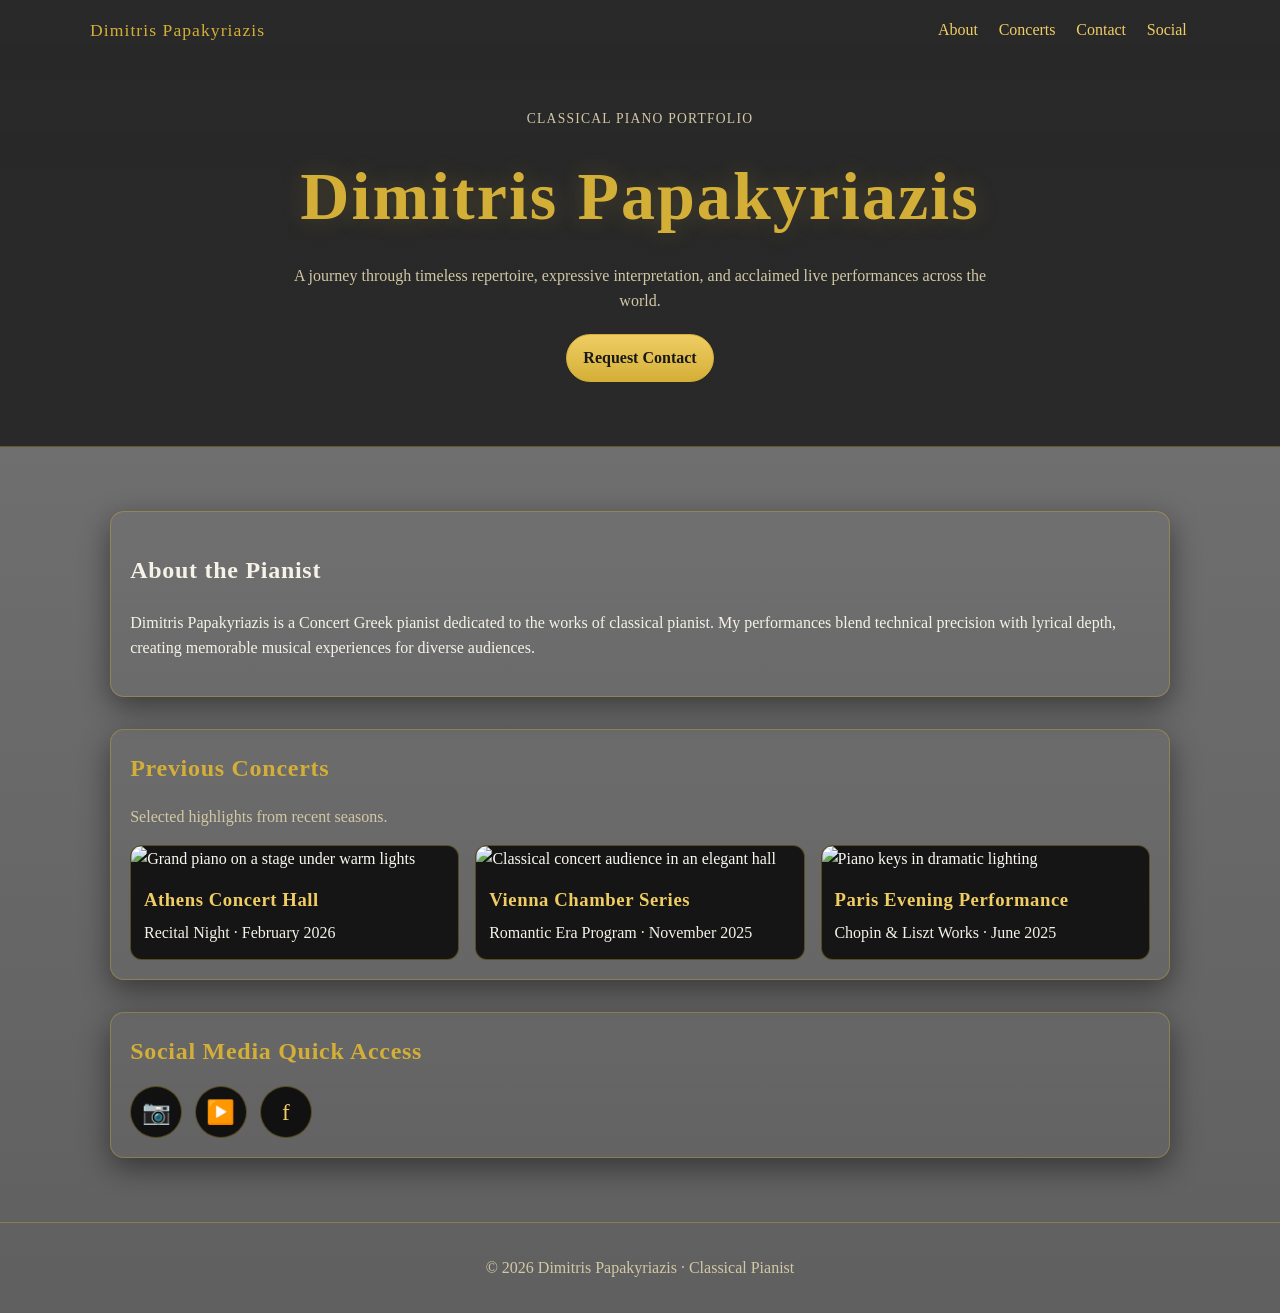
==== index.html @ 08457a4f "Add files via upload" ====
<!DOCTYPE html>
<html lang="en">
  <head>
    <meta charset="UTF-8" />
    <meta name="viewport" content="width=device-width, initial-scale=1.0" />
    <title>Dimitris Papakyriazis | Classical Pianist</title>
    <meta
      name="description"
      content="Official portfolio of classical pianist Dimitris Papakyriazis with concert highlights, contact requests, and social media quick access."
    />
    <link rel="preconnect" href="https://images.unsplash.com" />
    <link rel="stylesheet" href="styles.css" />
  </head>
  <body>
    <a class="skip-link" href="#main-content">Skip to main content</a>

    <header class="site-header" id="home">
      <nav class="top-nav" aria-label="Primary">
        <p class="brand">Dimitris Papakyriazis</p>
        <ul class="nav-links">
          <li><a href="#about">About</a></li>
          <li><a href="#concerts">Concerts</a></li>
          <li><a href="contact.html">Contact</a></li>
          <li><a href="#social">Social</a></li>
        </ul>
      </nav>

      <section class="hero" aria-labelledby="hero-title">
        <p class="hero-kicker">Classical Piano Portfolio</p>
        <h1 id="hero-title">Dimitris Papakyriazis</h1>
        <p class="hero-text">
          A journey through timeless repertoire, expressive interpretation, and acclaimed live performances across the world.
        </p>
        <a class="button" href="contact.html">Request Contact</a>
      </section>
    </header>

    <main id="main-content">
      <section id="about" class="section about" aria-labelledby="about-title">
        <h2 id="about-title">About the Pianist</h2>
        <p>
          Dimitris Papakyriazis is a Concert Greek pianist dedicated to the works of classical pianist. My performances blend technical precision with lyrical depth, creating memorable musical experiences for diverse audiences.
        </p>
      </section>

      <section id="concerts" class="section concerts" aria-labelledby="concerts-title">
        <div class="section-heading">
          <h2 id="concerts-title">Previous Concerts</h2>
          <p>Selected highlights from recent seasons.</p>
        </div>

        <div class="concert-grid">
          <article class="concert-card">
            <figure>
              <img
                src="https://images.unsplash.com/photo-1465847899084-d164df4dedc6?auto=format&fit=crop&w=1200&q=80"
                alt="Grand piano on a stage under warm lights"
                loading="lazy"
              />
              <figcaption>
                <h3>Athens Concert Hall</h3>
                <p>Recital Night · February 2026</p>
              </figcaption>
            </figure>
          </article>

          <article class="concert-card">
            <figure>
              <img
                src="https://images.unsplash.com/photo-1520523839897-bd0b52f945a0?auto=format&fit=crop&w=1200&q=80"
                alt="Classical concert audience in an elegant hall"
                loading="lazy"
              />
              <figcaption>
                <h3>Vienna Chamber Series</h3>
                <p>Romantic Era Program · November 2025</p>
              </figcaption>
            </figure>
          </article>

          <article class="concert-card">
            <figure>
              <img
                src="https://images.unsplash.com/photo-1507838153414-b4b713384a76?auto=format&fit=crop&w=1200&q=80"
                alt="Piano keys in dramatic lighting"
                loading="lazy"
              />
              <figcaption>
                <h3>Paris Evening Performance</h3>
                <p>Chopin & Liszt Works · June 2025</p>
              </figcaption>
            </figure>
          </article>
        </div>
      </section>

      <section id="social" class="section social" aria-labelledby="social-title">
        <div class="section-heading">
          <h2 id="social-title">Social Media Quick Access</h2>
        </div>

        <ul id="social-links" class="social-links" aria-label="Social media links"></ul>
        <p id="social-empty" class="muted">No social links yet.</p>
      </section>
    </main>

    <footer class="site-footer">
      <p>© <span id="year"></span> Dimitris Papakyriazis · Classical Pianist</p>
    </footer>

    <script src="script.js"></script>
  </body>
</html>
---- styles.css ----
:root {
  --bg: #080808;
  --bg-soft: #111111;
  --surface: #151515;
  --surface-alt: #1e1e1e;
  --text: #f5f2e8;
  --muted: #d2c8a5;
  --gold: #d4af37;
  --gold-soft: rgba(212, 175, 55, 0.18);
  --gold-strong: #f0cd63;
  --border: rgba(212, 175, 55, 0.35);
  --radius: 14px;
  --shadow: 0 10px 30px rgba(0, 0, 0, 0.45);
}

* {
  box-sizing: border-box;
}

html,
body {
  margin: 0;
  padding: 0;
}

body {
  font-family: "Times New Roman", Georgia, serif;
  color: var(--text);
  background:
    linear-gradient(rgba(6, 6, 6, 0.55), rgba(10, 10, 10, 0.65)),
    url('https://images.unsplash.com/photo-1520523839897-bd0b52f945a0?auto=format&fit=crop&w=2000&q=80') center / cover no-repeat fixed;
  line-height: 1.6;
}

.skip-link {
  position: absolute;
  left: 1rem;
  top: -3rem;
  z-index: 999;
  background: var(--gold);
  color: #000;
  padding: 0.6rem 0.9rem;
  border-radius: 8px;
}

.skip-link:focus {
  top: 1rem;
}

a {
  color: var(--gold-strong);
}

a:focus,
button:focus,
input:focus,
textarea:focus {
  outline: 2px solid var(--gold-strong);
  outline-offset: 2px;
}

.site-header {
  border-bottom: 1px solid var(--border);
  background: linear-gradient(180deg, rgba(10, 10, 10, 0.72), rgba(17, 17, 17, 0.74));
  padding: 1rem 1.25rem 4rem;
}

.top-nav {
  max-width: 1100px;
  margin: 0 auto;
  display: flex;
  align-items: center;
  justify-content: space-between;
  gap: 1rem;
}

.brand {
  margin: 0;
  color: var(--gold);
  font-size: 1.1rem;
  letter-spacing: 0.06em;
}

.nav-links {
  list-style: none;
  display: flex;
  gap: 0.9rem;
  margin: 0;
  padding: 0;
}

.nav-links a {
  text-decoration: none;
  padding: 0.25rem 0.2rem;
}

.hero {
  max-width: 1100px;
  margin: 4rem auto 0;
  text-align: center;
}

.hero-kicker {
  margin: 0;
  color: var(--muted);
  letter-spacing: 0.09em;
  text-transform: uppercase;
  font-size: 0.85rem;
}

h1,
h2,
h3 {
  font-weight: 600;
  letter-spacing: 0.03em;
}

h1 {
  margin: 0.75rem 0;
  font-size: clamp(2rem, 7vw, 4.25rem);
  color: var(--gold);
  text-shadow: 0 0 24px rgba(212, 175, 55, 0.2);
}

.hero-text {
  max-width: 700px;
  margin: 0 auto 1.25rem;
  color: var(--muted);
}

.button {
  border: 1px solid var(--gold);
  background: linear-gradient(180deg, var(--gold-strong), var(--gold));
  color: #191919;
  padding: 0.65rem 1rem;
  border-radius: 999px;
  cursor: pointer;
  font-weight: 600;
  text-decoration: none;
  display: inline-block;
}

main {
  max-width: 1100px;
  margin: 0 auto;
  padding: 2rem 1.25rem 4rem;
}

.section {
  margin-top: 2rem;
  padding: 1.2rem;
  border: 1px solid var(--border);
  border-radius: var(--radius);
  background: linear-gradient(180deg, rgba(255, 255, 255, 0.015), rgba(255, 255, 255, 0.01));
  box-shadow: var(--shadow);
}

.section-heading h2 {
  margin: 0;
  color: var(--gold);
}

.section-heading p,
.muted,
.status {
  color: var(--muted);
}

.concert-grid {
  margin-top: 1rem;
  display: grid;
  grid-template-columns: repeat(3, minmax(0, 1fr));
  gap: 1rem;
}

.concert-card {
  border: 1px solid var(--border);
  border-radius: 12px;
  overflow: hidden;
  background: var(--surface);
}

.concert-card figure {
  margin: 0;
}

.concert-card img {
  width: 100%;
  height: 210px;
  object-fit: cover;
  filter: saturate(0.8) contrast(1.05);
}

.concert-card figcaption {
  padding: 0.8rem;
}

.concert-card h3 {
  margin: 0;
  color: var(--gold-strong);
}

.concert-card p {
  margin: 0.35rem 0 0;
}

.card {
  border: 1px solid var(--border);
  border-radius: 12px;
  padding: 1rem;
  background: var(--surface-alt);
}

.field-row {
  display: grid;
  grid-template-columns: 1fr 1fr;
  gap: 0.85rem;
}

.field {
  display: grid;
  gap: 0.4rem;
  margin-bottom: 0.75rem;
}

label {
  color: var(--gold-strong);
}

input,
textarea {
  background: #0e0e0e;
  color: var(--text);
  border: 1px solid var(--border);
  border-radius: 9px;
  padding: 0.6rem 0.7rem;
}

.social-links {
  list-style: none;
  padding: 0;
  margin: 1rem 0 0;
  display: flex;
  flex-wrap: wrap;
  gap: 0.8rem;
}

.social-item {
  margin: 0;
}

.social-icon-link {
  display: inline-flex;
  align-items: center;
  justify-content: center;
  width: 52px;
  height: 52px;
  font-size: 1.45rem;
  text-decoration: none;
  border: 1px solid var(--border);
  border-radius: 50%;
  background: var(--bg-soft);
  transition: transform 0.2s ease, border-color 0.2s ease;
}

.social-icon-link:hover {
  transform: translateY(-2px);
  border-color: var(--gold-strong);
}

.social-icon-link:focus-visible {
  outline: 2px solid var(--gold-strong);
  outline-offset: 2px;
}

.social .muted {
  margin-top: 0.9rem;
}

.site-footer {
  border-top: 1px solid var(--border);
  padding: 1rem;
  text-align: center;
  color: var(--muted);
}

@media (max-width: 900px) {
  .concert-grid {
    grid-template-columns: 1fr 1fr;
  }
}

@media (max-width: 700px) {
  .top-nav {
    flex-direction: column;
    align-items: flex-start;
  }

  .nav-links {
    flex-wrap: wrap;
  }

  .field-row,
  .concert-grid {
    grid-template-columns: 1fr;
  }
}
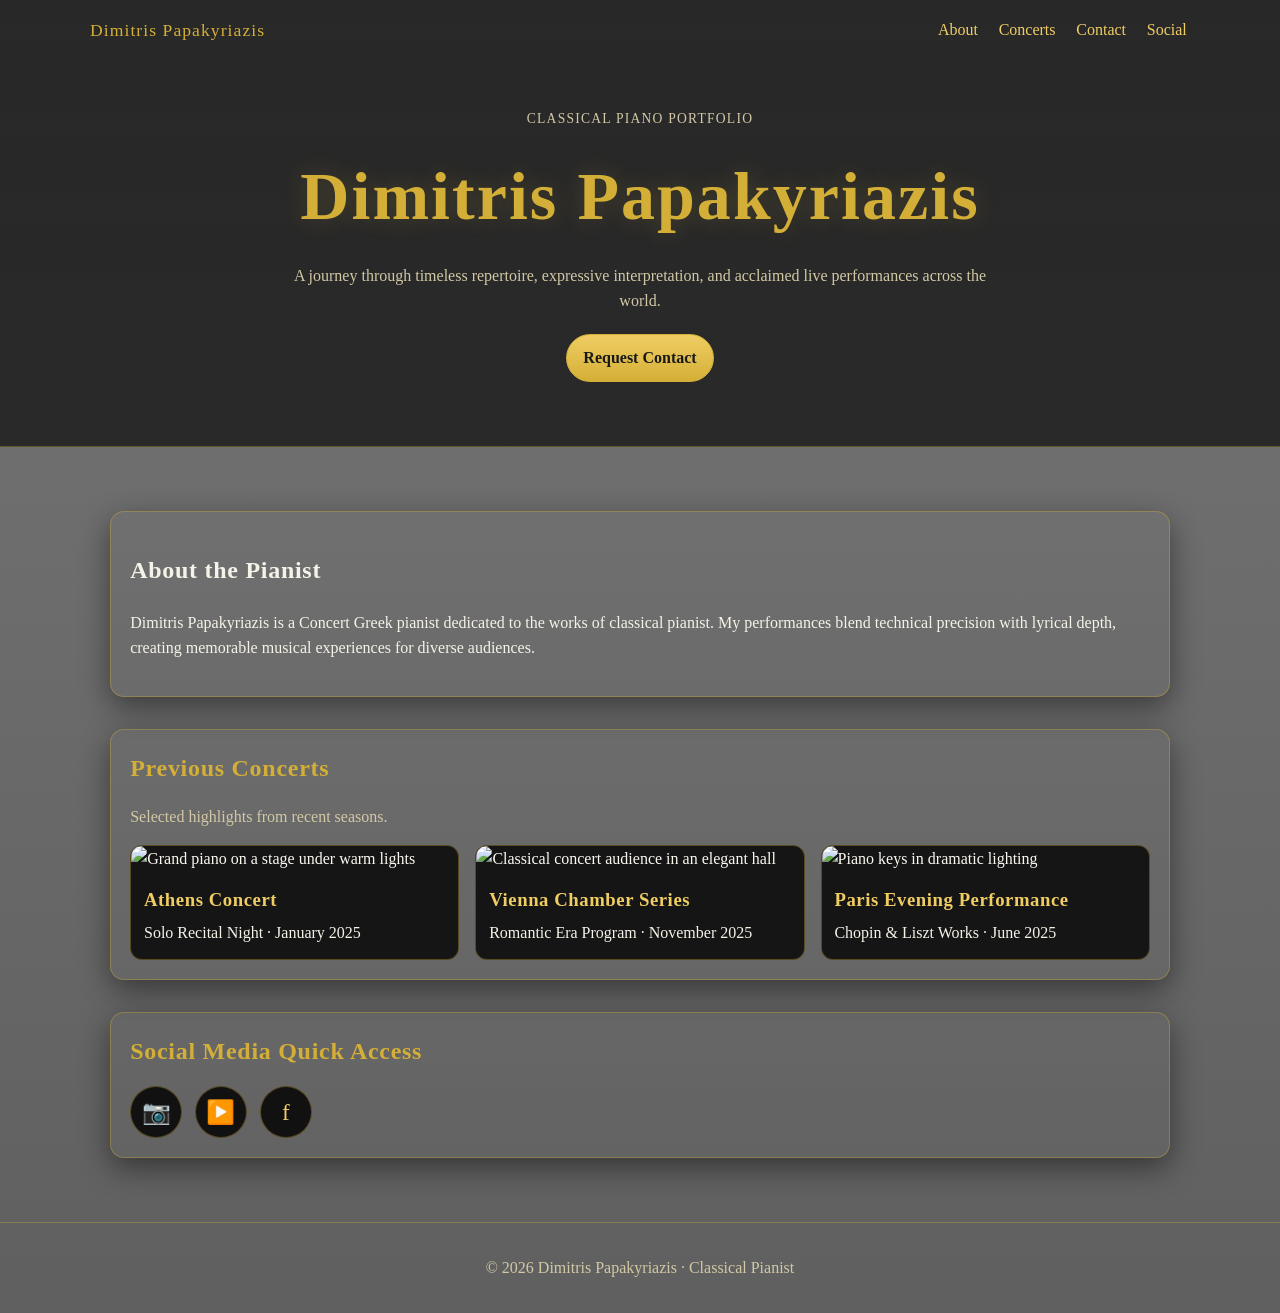
==== commit ef034a11: "Update index.html" ====
--- a/index.html
+++ b/index.html
@@ -53,13 +53,13 @@
           <article class="concert-card">
             <figure>
               <img
-                src="https://images.unsplash.com/photo-1465847899084-d164df4dedc6?auto=format&fit=crop&w=1200&q=80"
+                src="https://postimg.cc/YjRR7rRz"
                 alt="Grand piano on a stage under warm lights"
                 loading="lazy"
               />
               <figcaption>
-                <h3>Athens Concert Hall</h3>
-                <p>Recital Night · February 2026</p>
+                <h3>Athens Concert </h3>
+                <p>Solo Recital Night · January 2025</p>
               </figcaption>
             </figure>
           </article>
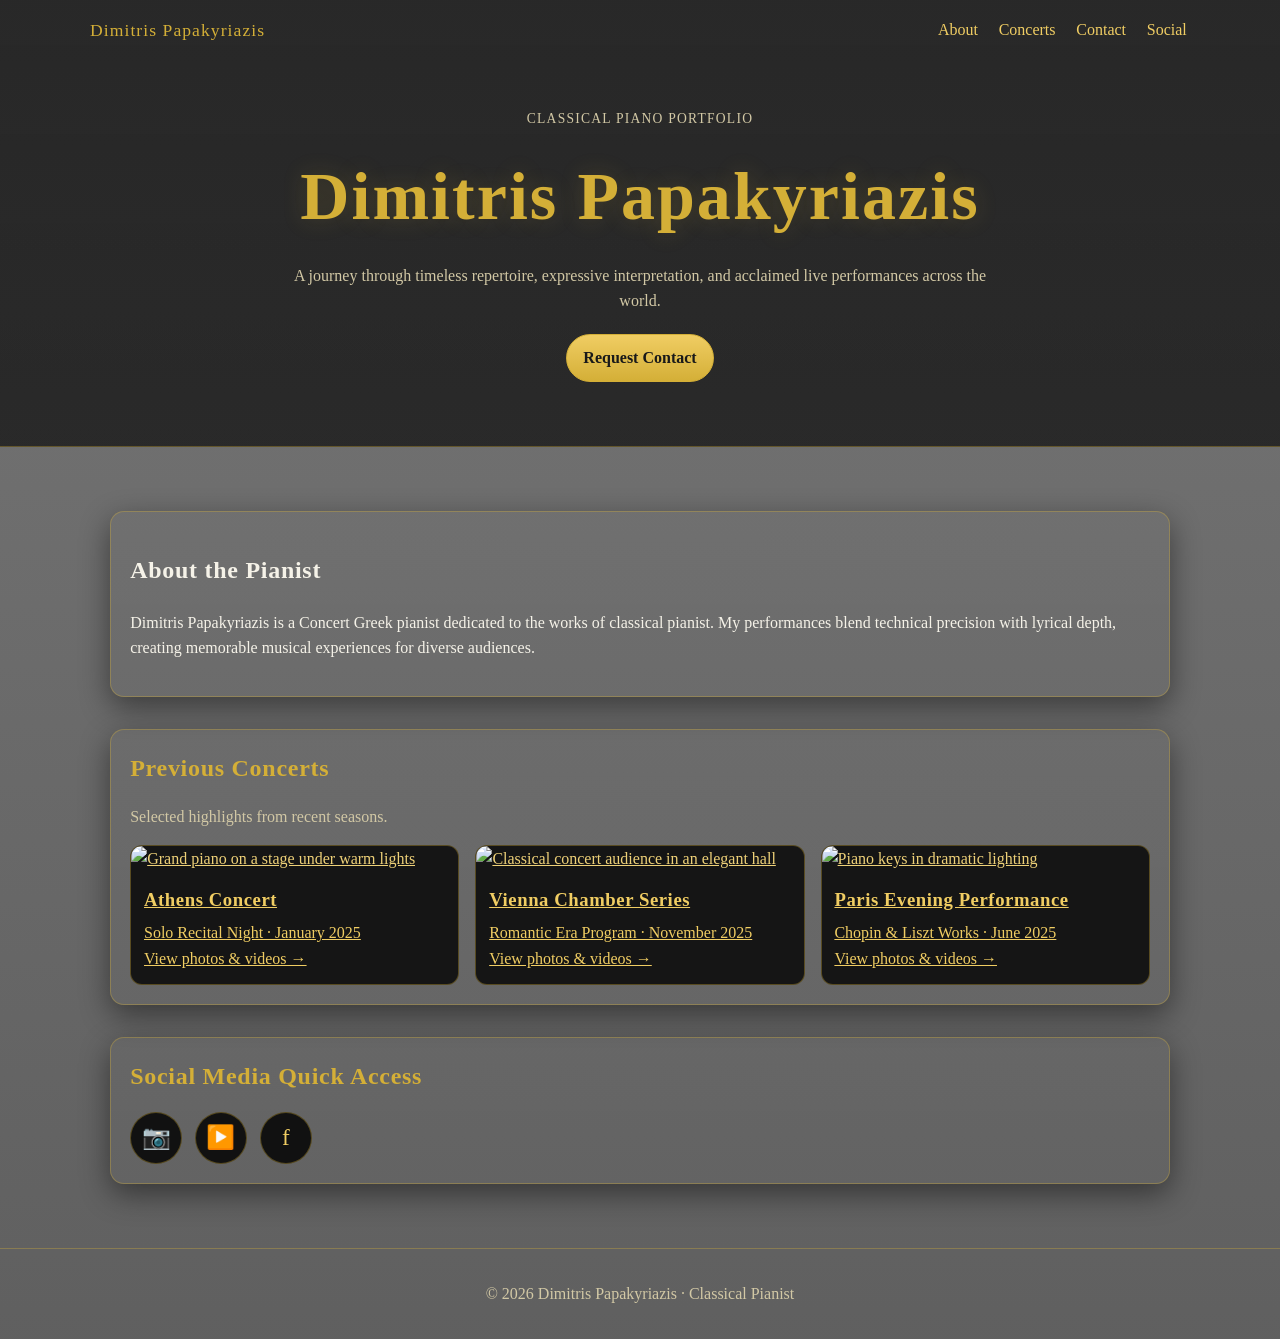
==== commit e81578d1: "Add files via upload" ====
--- a/index.html
+++ b/index.html
@@ -51,45 +51,54 @@
 
         <div class="concert-grid">
           <article class="concert-card">
-            <figure>
-              <img
-                src="https://postimg.cc/YjRR7rRz"
-                alt="Grand piano on a stage under warm lights"
-                loading="lazy"
-              />
-              <figcaption>
-                <h3>Athens Concert </h3>
-                <p>Solo Recital Night · January 2025</p>
-              </figcaption>
-            </figure>
+            <a href="concert-athens.html" class="concert-card-link" aria-label="View Athens Concert details">
+              <figure>
+                <img
+                  src="https://i.postimg.cc/YqKs1jmZ/Ath2025.jpg"
+                  alt="Grand piano on a stage under warm lights"
+                  loading="lazy"
+                />
+                <figcaption>
+                  <h3>Athens Concert</h3>
+                  <p>Solo Recital Night · January 2025</p>
+                  <span class="view-more">View photos &amp; videos →</span>
+                </figcaption>
+              </figure>
+            </a>
           </article>
 
           <article class="concert-card">
-            <figure>
-              <img
-                src="https://images.unsplash.com/photo-1520523839897-bd0b52f945a0?auto=format&fit=crop&w=1200&q=80"
-                alt="Classical concert audience in an elegant hall"
-                loading="lazy"
-              />
-              <figcaption>
-                <h3>Vienna Chamber Series</h3>
-                <p>Romantic Era Program · November 2025</p>
-              </figcaption>
-            </figure>
+            <a href="concert-vienna.html" class="concert-card-link" aria-label="View Vienna Chamber Series details">
+              <figure>
+                <img
+                  src="https://images.unsplash.com/photo-1520523839897-bd0b52f945a0?auto=format&fit=crop&w=1200&q=80"
+                  alt="Classical concert audience in an elegant hall"
+                  loading="lazy"
+                />
+                <figcaption>
+                  <h3>Vienna Chamber Series</h3>
+                  <p>Romantic Era Program · November 2025</p>
+                  <span class="view-more">View photos &amp; videos →</span>
+                </figcaption>
+              </figure>
+            </a>
           </article>
 
           <article class="concert-card">
-            <figure>
-              <img
-                src="https://images.unsplash.com/photo-1507838153414-b4b713384a76?auto=format&fit=crop&w=1200&q=80"
-                alt="Piano keys in dramatic lighting"
-                loading="lazy"
-              />
-              <figcaption>
-                <h3>Paris Evening Performance</h3>
-                <p>Chopin & Liszt Works · June 2025</p>
-              </figcaption>
-            </figure>
+            <a href="concert-paris.html" class="concert-card-link" aria-label="View Paris Evening Performance details">
+              <figure>
+                <img
+                  src="https://images.unsplash.com/photo-1507838153414-b4b713384a76?auto=format&fit=crop&w=1200&q=80"
+                  alt="Piano keys in dramatic lighting"
+                  loading="lazy"
+                />
+                <figcaption>
+                  <h3>Paris Evening Performance</h3>
+                  <p>Chopin &amp; Liszt Works · June 2025</p>
+                  <span class="view-more">View photos &amp; videos →</span>
+                </figcaption>
+              </figure>
+            </a>
           </article>
         </div>
       </section>
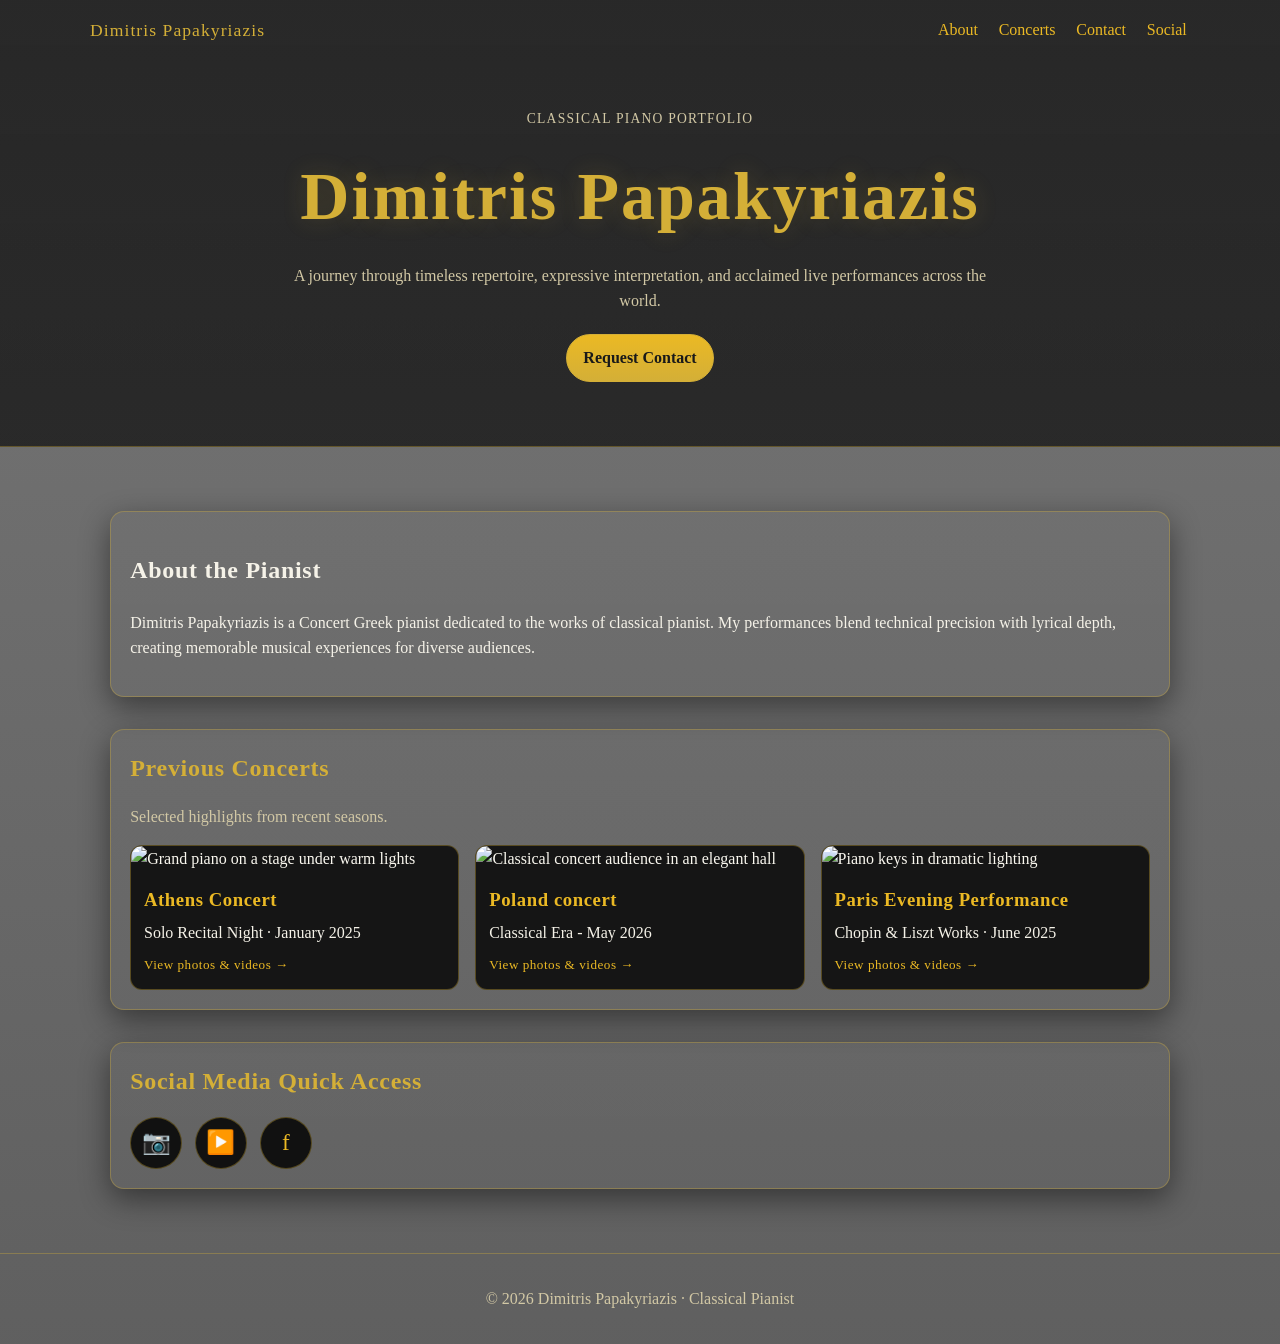
==== commit cc6b8b08: "Update index.html" ====
--- a/index.html
+++ b/index.html
@@ -76,8 +76,8 @@
                   loading="lazy"
                 />
                 <figcaption>
-                  <h3>Vienna Chamber Series</h3>
-                  <p>Romantic Era Program · November 2025</p>
+                  <h3>Poland concert </h3>
+                  <p>Classical Era - May 2026</p>
                   <span class="view-more">View photos &amp; videos →</span>
                 </figcaption>
               </figure>
--- a/styles.css
+++ b/styles.css
@@ -7,7 +7,7 @@
   --muted: #d2c8a5;
   --gold: #d4af37;
   --gold-soft: rgba(212, 175, 55, 0.18);
-  --gold-strong: #f0cd63;
+  --gold-strong: #ebb924;
   --border: rgba(212, 175, 55, 0.35);
   --radius: 14px;
   --shadow: 0 10px 30px rgba(0, 0, 0, 0.45);
@@ -204,6 +204,102 @@
   margin: 0.35rem 0 0;
 }
 
+/* Clickable concert card link */
+.concert-card-link {
+  display: block;
+  text-decoration: none;
+  color: inherit;
+}
+
+.concert-card-link:hover .concert-card,
+.concert-card:has(.concert-card-link:hover) {
+  border-color: var(--gold-strong);
+  transform: translateY(-3px);
+  box-shadow: 0 14px 36px rgba(212, 175, 55, 0.2);
+}
+
+.concert-card {
+  transition: transform 0.2s ease, box-shadow 0.2s ease, border-color 0.2s ease;
+}
+
+.view-more {
+  display: inline-block;
+  margin-top: 0.5rem;
+  font-size: 0.82rem;
+  color: var(--gold-strong);
+  letter-spacing: 0.04em;
+}
+
+/* Concert gallery page */
+.gallery-section {
+  margin-top: 2rem;
+}
+
+.gallery-grid {
+  margin-top: 1rem;
+  display: grid;
+  grid-template-columns: repeat(3, minmax(0, 1fr));
+  gap: 1rem;
+}
+
+.gallery-item {
+  margin: 0;
+  border: 1px solid var(--border);
+  border-radius: 12px;
+  overflow: hidden;
+  background: var(--surface);
+}
+
+.gallery-item--featured-photo {
+  max-width: 380px;
+  width: 100%;
+  justify-self: center;
+}
+
+.gallery-item img {
+  width: 100%;
+  height: 220px;
+  object-fit: cover;
+  display: block;
+  filter: saturate(0.85) contrast(1.05);
+  transition: filter 0.2s ease;
+}
+
+.gallery-item--featured-photo img {
+  height: auto;
+  max-height: 520px;
+  object-fit: contain;
+}
+
+.gallery-item img:hover {
+  filter: saturate(1) contrast(1.05);
+}
+
+.gallery-item--video {
+  aspect-ratio: 16 / 9;
+  height: auto;
+}
+
+.gallery-item--video video,
+.gallery-item--video iframe {
+  width: 100%;
+  height: 100%;
+  display: block;
+  border: 0;
+}
+
+@media (max-width: 900px) {
+  .gallery-grid {
+    grid-template-columns: 1fr 1fr;
+  }
+}
+
+@media (max-width: 600px) {
+  .gallery-grid {
+    grid-template-columns: 1fr;
+  }
+}
+
 .card {
   border: 1px solid var(--border);
   border-radius: 12px;
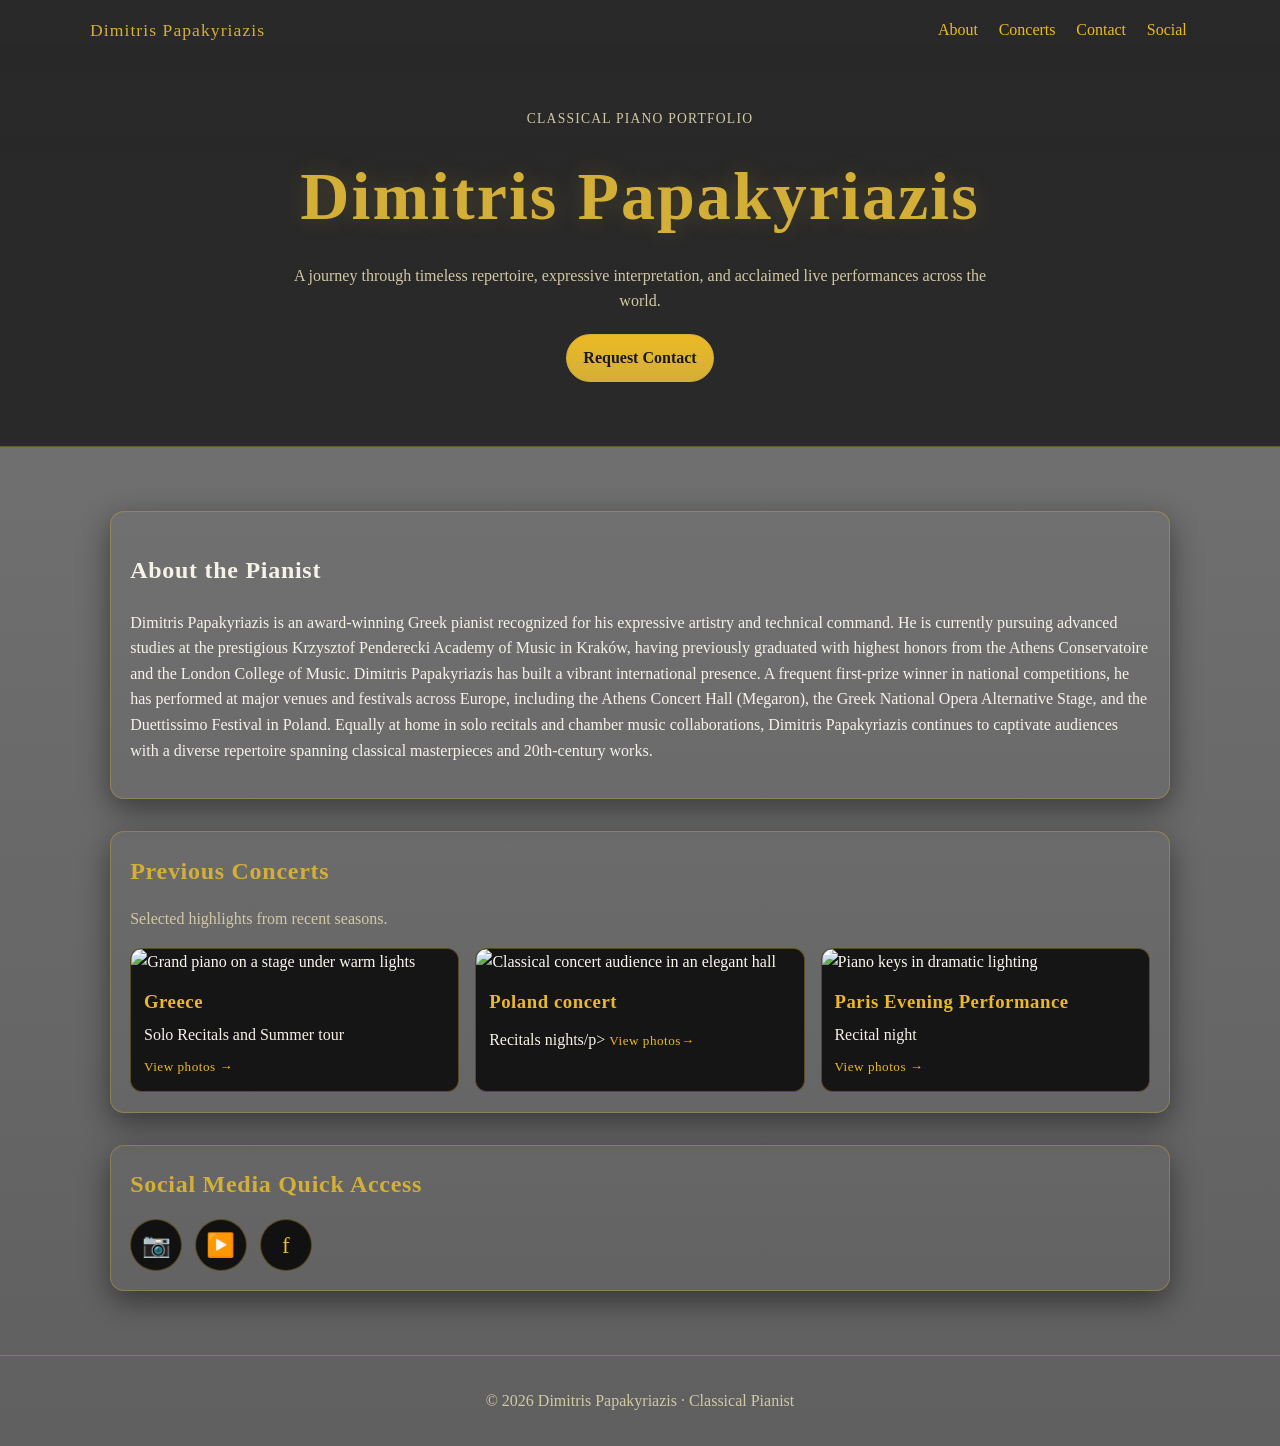
==== commit 1540a9fc: "Update index.html" ====
--- a/index.html
+++ b/index.html
@@ -39,8 +39,10 @@
       <section id="about" class="section about" aria-labelledby="about-title">
         <h2 id="about-title">About the Pianist</h2>
         <p>
-          Dimitris Papakyriazis is a Concert Greek pianist dedicated to the works of classical pianist. My performances blend technical precision with lyrical depth, creating memorable musical experiences for diverse audiences.
-        </p>
+          Dimitris Papakyriazis is  an award-winning Greek pianist recognized for his expressive artistry and technical command. He is currently pursuing advanced studies at the prestigious Krzysztof Penderecki Academy of Music in Kraków,
+         having previously graduated with highest honors from the Athens Conservatoire and the London College of Music.
+         Dimitris Papakyriazis has built a vibrant international presence. A frequent first-prize winner in national competitions, he has performed at major venues and festivals across Europe, including the Athens Concert Hall (Megaron), the Greek National Opera Alternative Stage, and the Duettissimo Festival in Poland. Equally at home in solo recitals and chamber music collaborations,
+         Dimitris Papakyriazis continues to captivate audiences with a diverse repertoire spanning classical masterpieces and 20th-century works.</p>
       </section>
 
       <section id="concerts" class="section concerts" aria-labelledby="concerts-title">
@@ -59,9 +61,9 @@
                   loading="lazy"
                 />
                 <figcaption>
-                  <h3>Athens Concert</h3>
-                  <p>Solo Recital Night · January 2025</p>
-                  <span class="view-more">View photos &amp; videos →</span>
+                  <h3>Greece</h3>
+                  <p>Solo Recitals and Summer tour </p>
+                  <span class="view-more">View photos →</span>
                 </figcaption>
               </figure>
             </a>
@@ -71,14 +73,14 @@
             <a href="concert-vienna.html" class="concert-card-link" aria-label="View Vienna Chamber Series details">
               <figure>
                 <img
-                  src="https://images.unsplash.com/photo-1520523839897-bd0b52f945a0?auto=format&fit=crop&w=1200&q=80"
+                  src="https://i.postimg.cc/pdHFVYwB/IMG-20260607-WA0025.jpg"
                   alt="Classical concert audience in an elegant hall"
                   loading="lazy"
                 />
                 <figcaption>
                   <h3>Poland concert </h3>
-                  <p>Classical Era - May 2026</p>
-                  <span class="view-more">View photos &amp; videos →</span>
+                  <p>Recitals nights/p>
+                  <span class="view-more">View photos→</span>
                 </figcaption>
               </figure>
             </a>
@@ -94,8 +96,8 @@
                 />
                 <figcaption>
                   <h3>Paris Evening Performance</h3>
-                  <p>Chopin &amp; Liszt Works · June 2025</p>
-                  <span class="view-more">View photos &amp; videos →</span>
+                  <p>Recital night </p>
+                  <span class="view-more">View photos →</span>
                 </figcaption>
               </figure>
             </a>
